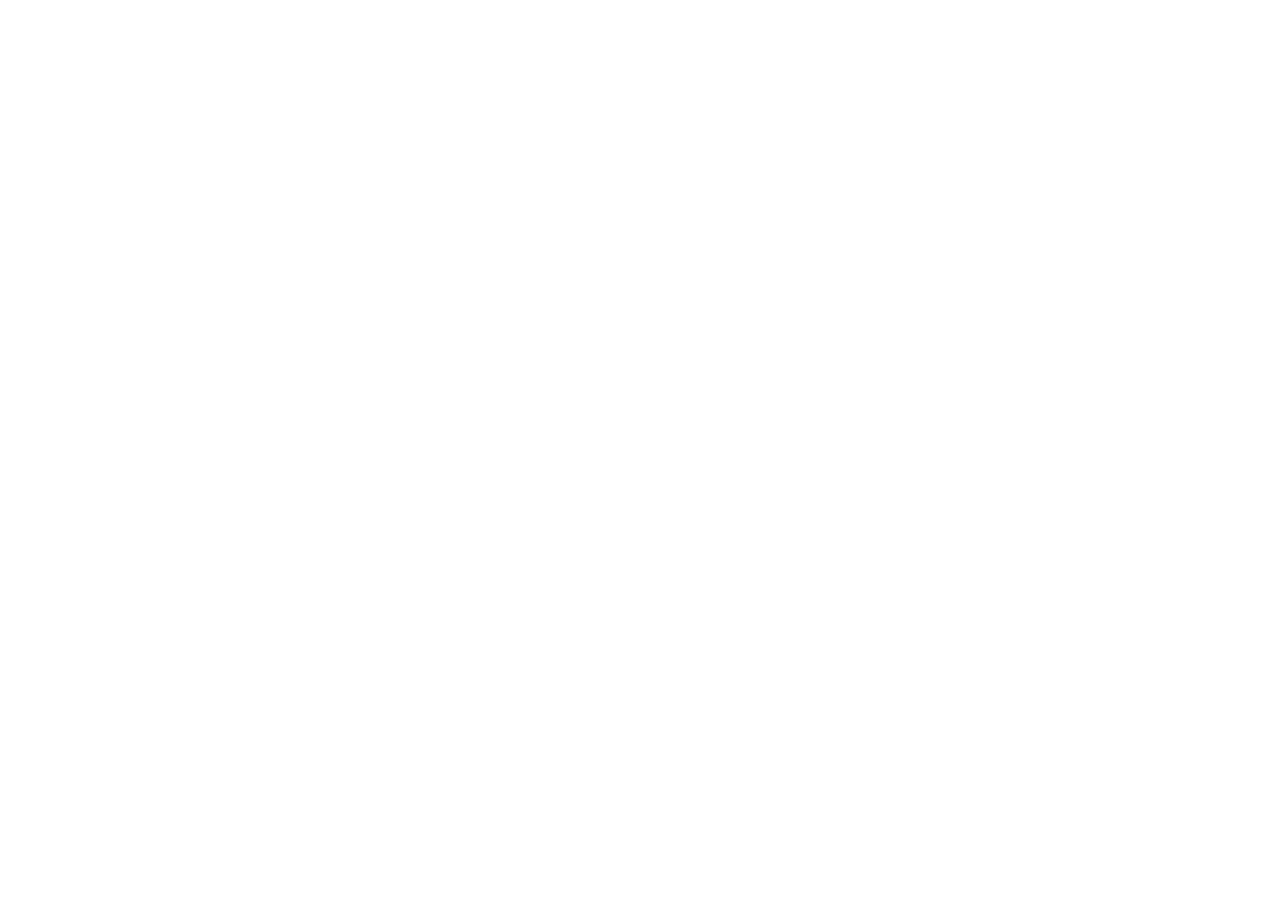
==== index.html @ 8d398c7a "first commit" ====
<!DOCTYPE html>
<html lang="en">
<head>
    <meta charset="UTF-8">
    <meta name="viewport" content="width=device-width, initial-scale=1.0">
    <title>Dashboadrd</title>

    <link rel="stylesheet" href="index.css">
</head>
<body>
    
</body>
</html>
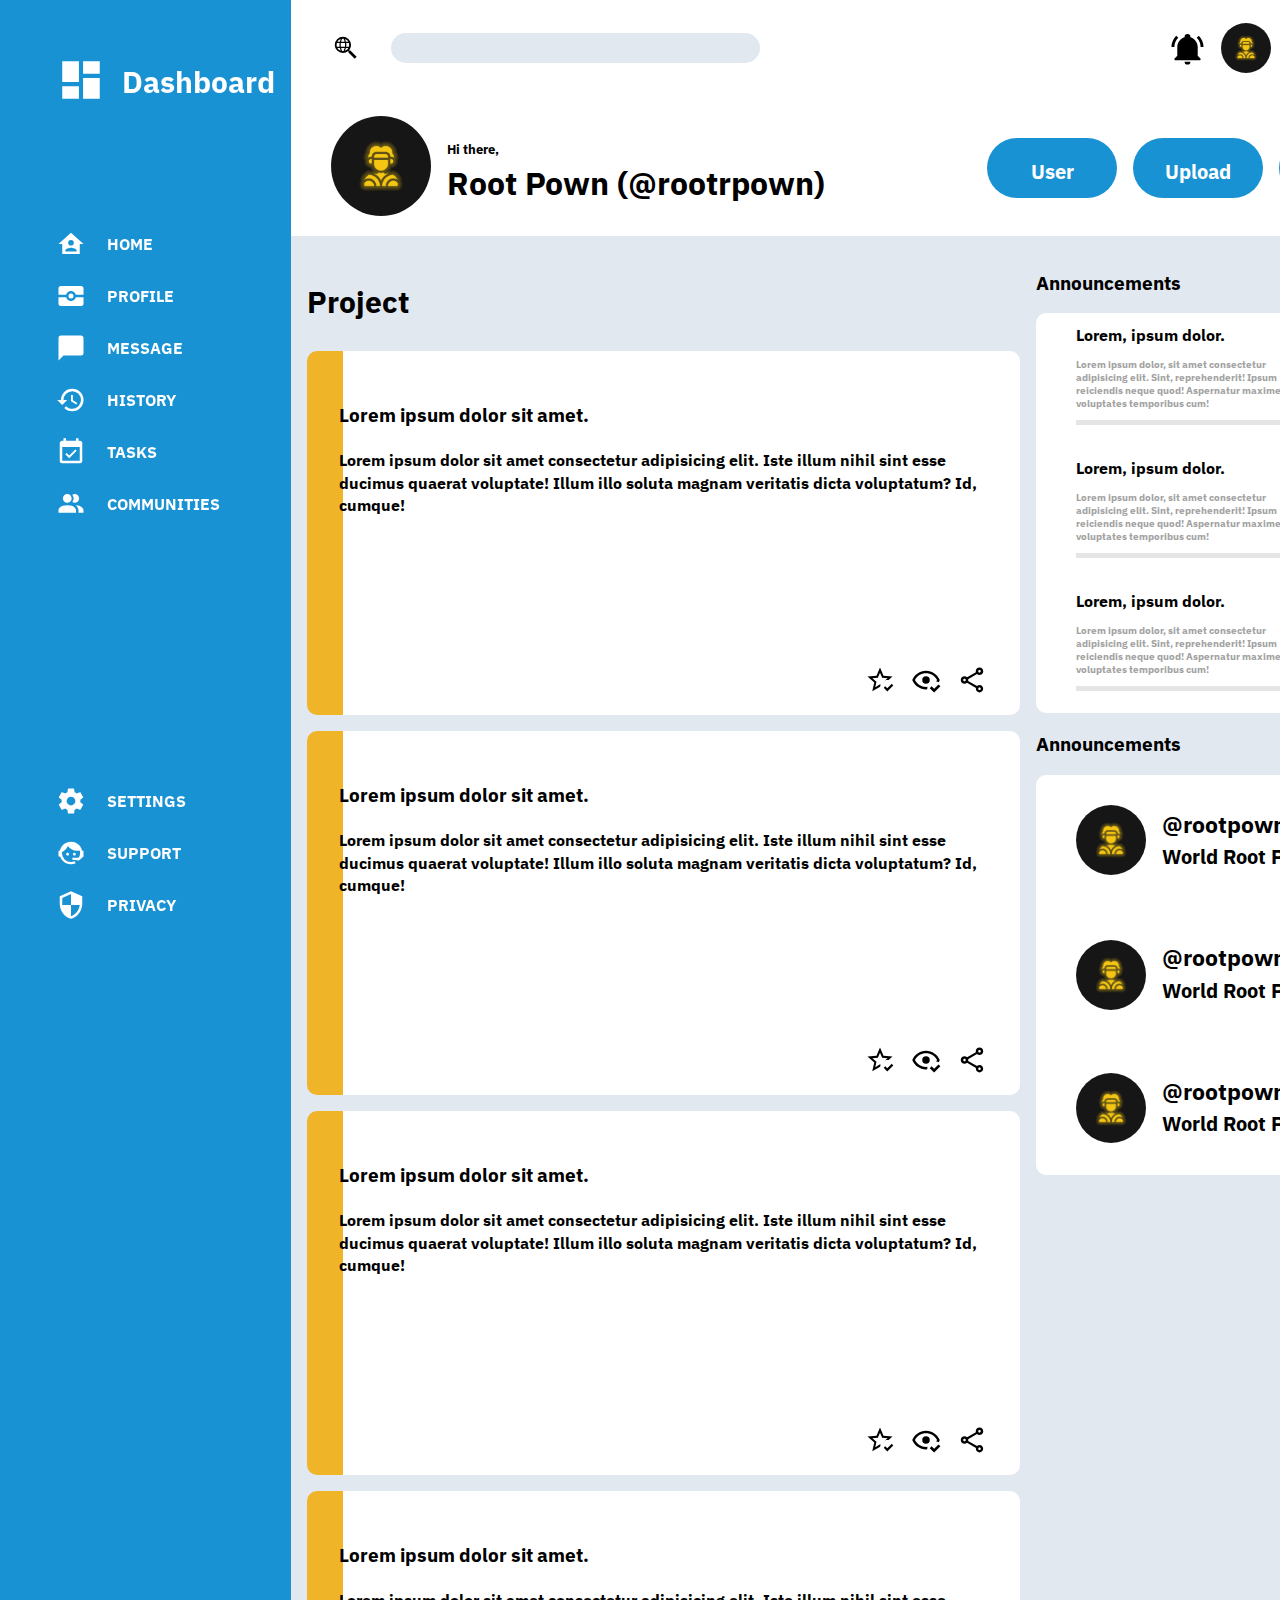
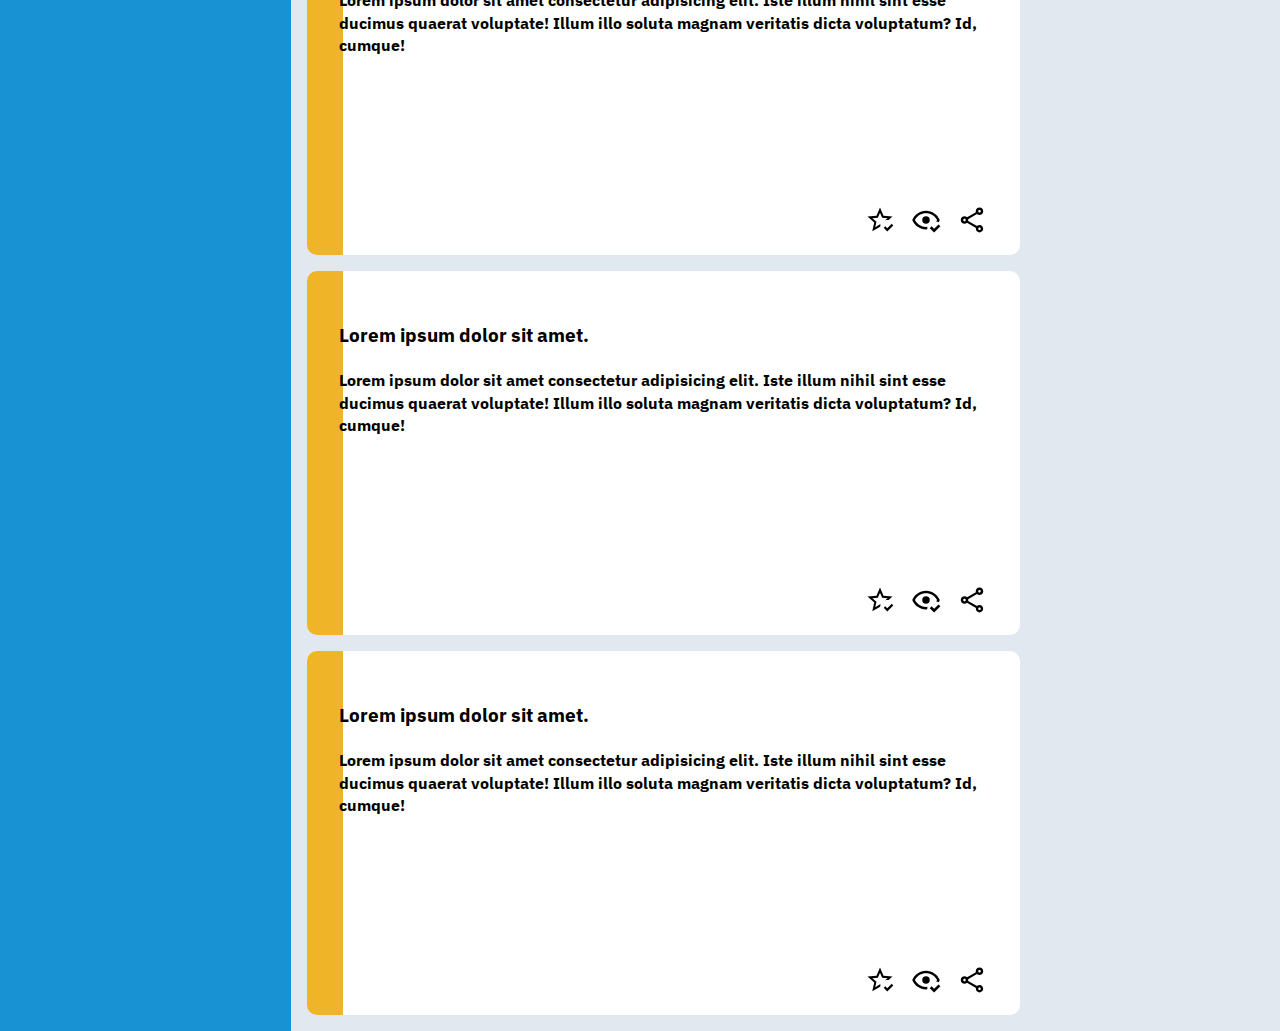
==== commit 0af88c1c: "перенаправление по каталогам" ====
--- a/index.html
+++ b/index.html
@@ -1,13 +1,249 @@
-<!DOCTYPE html>
-<html lang="en">
-<head>
-    <meta charset="UTF-8">
-    <meta name="viewport" content="width=device-width, initial-scale=1.0">
-    <title>Dashboadrd</title>
-
-    <link rel="stylesheet" href="index.css">
-</head>
-<body>
-    
-</body>
-</html>+<!DOCTYPE html>
+<html lang="en">
+<head>
+    <meta charset="UTF-8">
+    <meta name="viewport" content="width=device-width, initial-scale=1.0">
+    <title>Dashboard</title>
+    <link rel="stylesheet" href="../components/style/main/main.css">
+</head>
+<body>
+    <div class="container">
+        <div class="header">
+            <div class="header_up">
+                <div class="header_left">
+                    <ul>
+                        <li>
+                            <img src="/icon/search-web.svg" alt="search">
+                        </li>
+                        <li>
+                            <div class="search_bar"></div>
+                        </li>
+                    </ul>
+                </div>
+                <div class="header_right">
+                    <ul>
+                        <li>
+                            <img src="/icon/bell-ring.svg" alt="bell-ring">
+                        </li>
+                        <li>
+                            <img src="/icon/user.jpeg" alt="" class="user_logo">
+                        </li>
+                        <li>
+                            <p>Rooty Powner</p>
+                        </li>
+                    </ul>
+                </div>
+            </div>
+            <div class="header_button">
+                <div class="header_button_left">
+                    <ul>
+                        <li><img src="/icon/user.jpeg" alt="user"></li>
+                        <li>
+                            <h5>Hi there,</h5>
+                            <h1>Root Pown (@rootrpown)</h1>
+                        </li>
+                    </ul>
+                </div>
+                <div class="header_button_right">
+                    <ul>
+                        <li>User</li>
+                        <li>Upload</li>
+                        <li>Share</li>
+                    </ul>
+                </div>
+            </div>
+        </div>
+        <div class="sidebar">
+            <div class="logo">
+                <ul>
+                    <li>
+                        <img src="/icon/view-dashboard.svg" alt="">
+                    </li>
+                    <li>
+                        <p>Dashboard</p>
+                    </li>
+                </ul>
+            </div>
+            <div class="sidebar_list_up">
+                <ul>
+                    <li>
+                        <img src="/icon/home-account.svg" alt="home">
+                            <p>HOME</p>
+                        </img>
+                    </li>
+                    <li>
+                        <img src="/icon/passport-biometric.svg" alt="profile">
+                            <p>PROFILE</p>
+                        </img>
+                    </li>
+                    <li>
+                        <img src="/icon/message.svg" alt="message">
+                            <p>MESSAGE</p>
+                        </img>
+                    </li>
+                    <li>
+                        <img src="/icon/history.svg" alt="history">
+                            <p>HISTORY</p>
+                        </img>
+                    </li>
+                    <li>
+                        <img src="/icon/calendar-check.svg" alt="tasks">
+                            <p>TASKS</p>
+                        </img>
+                    </li>
+                    <li>
+                        <img src="/icon/account-multiple.svg" alt="communities">
+                            <p>COMMUNITIES</p>
+                        </img>
+                    </li>
+                </ul>
+            </div>
+            <div class="sidebar_list_down">
+                <ul>
+                    <li>
+                        <img src="/icon/cog.svg" alt="settings">
+                            <p>SETTINGS</p>
+                        </img>
+                    </li>
+                    <li>
+                        <img src="/icon/face-agent.svg" alt="support">
+                            <p>SUPPORT</p>
+                        </img>
+                    </li>
+                    <li>
+                        <img src="/icon/secure.svg" alt="privacy">
+                            <p>PRIVACY</p>
+                        </img>
+                    </li>
+                </ul>
+            </div>
+        </div>
+        <div class="main">
+            <div class="main_row">
+                <div class="main_section">
+                    <h3>Project</h3>
+                   <div class="main_card_row">
+                    <div class="main_card">
+                        <div class="main_title">
+                                <h3>Lorem ipsum dolor sit amet.</h3>
+                                <h4>Lorem ipsum dolor sit amet consectetur adipisicing elit. Iste illum nihil sint esse ducimus quaerat voluptate! Illum illo soluta magnam veritatis dicta voluptatum? Id, cumque!</h4>
+                        </div>
+                        <div class="main_imgs">
+                            <img src="/icon/star-check-outline.svg" alt="star">
+                            <img src="/icon/eye-check-outline.svg" alt="eye">
+                            <img src="/icon/share-variant-outline.svg" alt="">
+                        </div>
+                    </div>
+                    <div class="main_card">
+                        <div class="main_title">
+                                <h3>Lorem ipsum dolor sit amet.</h3>
+                                <h4>Lorem ipsum dolor sit amet consectetur adipisicing elit. Iste illum nihil sint esse ducimus quaerat voluptate! Illum illo soluta magnam veritatis dicta voluptatum? Id, cumque!</h4>
+                        </div>
+                        <div class="main_imgs">
+                            <img src="/icon/star-check-outline.svg" alt="star">
+                            <img src="/icon/eye-check-outline.svg" alt="eye">
+                            <img src="/icon/share-variant-outline.svg" alt="">
+                        </div>
+                    </div>
+                    <div class="main_card">
+                        <div class="main_title">
+                                <h3>Lorem ipsum dolor sit amet.</h3>
+                                <h4>Lorem ipsum dolor sit amet consectetur adipisicing elit. Iste illum nihil sint esse ducimus quaerat voluptate! Illum illo soluta magnam veritatis dicta voluptatum? Id, cumque!</h4>
+                        </div>
+                        <div class="main_imgs">
+                            <img src="/icon/star-check-outline.svg" alt="star">
+                            <img src="/icon/eye-check-outline.svg" alt="eye">
+                            <img src="/icon/share-variant-outline.svg" alt="">
+                        </div>
+                    </div>
+                    <div class="main_card">
+                        <div class="main_title">
+                                <h3>Lorem ipsum dolor sit amet.</h3>
+                                <h4>Lorem ipsum dolor sit amet consectetur adipisicing elit. Iste illum nihil sint esse ducimus quaerat voluptate! Illum illo soluta magnam veritatis dicta voluptatum? Id, cumque!</h4>
+                        </div>
+                        <div class="main_imgs">
+                            <img src="/icon/star-check-outline.svg" alt="star">
+                            <img src="/icon/eye-check-outline.svg" alt="eye">
+                            <img src="/icon/share-variant-outline.svg" alt="">
+                        </div>
+                    </div>
+                    <div class="main_card">
+                        <div class="main_title">
+                                <h3>Lorem ipsum dolor sit amet.</h3>
+                                <h4>Lorem ipsum dolor sit amet consectetur adipisicing elit. Iste illum nihil sint esse ducimus quaerat voluptate! Illum illo soluta magnam veritatis dicta voluptatum? Id, cumque!</h4>
+                        </div>
+                        <div class="main_imgs">
+                            <img src="/icon/star-check-outline.svg" alt="star">
+                            <img src="/icon/eye-check-outline.svg" alt="eye">
+                            <img src="/icon/share-variant-outline.svg" alt="">
+                        </div>
+                    </div>
+                    <div class="main_card">
+                        <div class="main_title">
+                                <h3>Lorem ipsum dolor sit amet.</h3>
+                                <h4>Lorem ipsum dolor sit amet consectetur adipisicing elit. Iste illum nihil sint esse ducimus quaerat voluptate! Illum illo soluta magnam veritatis dicta voluptatum? Id, cumque!</h4>
+                        </div>
+                        <div class="main_imgs">
+                            <img src="/icon/star-check-outline.svg" alt="star">
+                            <img src="/icon/eye-check-outline.svg" alt="eye">
+                            <img src="/icon/share-variant-outline.svg" alt="">
+                        </div>
+                    </div>
+                   </div>
+                </div>
+                <div class="main_aside">
+                   <div class="main_aside_row">
+                    <div class="main_aside_top">
+                        <h3>Announcements</h3>
+                        <ul class="main_aside_block_list">
+                            <li>
+                                <h4>Lorem, ipsum dolor.</h4>
+                                <p>Lorem ipsum dolor, sit amet consectetur adipisicing elit. Sint, reprehenderit! Ipsum reiciendis neque quod! Aspernatur maxime facere voluptates temporibus cum!</p>
+                                <div class="white_board"></div>
+                            </li>
+                            <li>
+                                <h4>Lorem, ipsum dolor.</h4>
+                                <p>Lorem ipsum dolor, sit amet consectetur adipisicing elit. Sint, reprehenderit! Ipsum reiciendis neque quod! Aspernatur maxime facere voluptates temporibus cum!
+                                </p>
+                                <div class="white_board"></div>
+                            </li>
+                            <li>
+                                <h4>Lorem, ipsum dolor.</h4>
+                                <p>Lorem ipsum dolor, sit amet consectetur adipisicing elit. Sint, reprehenderit! Ipsum reiciendis neque quod! Aspernatur maxime facere voluptates temporibus cum!</p>
+                                <div class="white_board"></div>
+                            </li>
+                        </ul>
+                    </div>
+                    <div class="main_aside_bottom">
+                            <h3>Announcements</h3>
+                            <ul class="main_aside_block_list">
+                                <li>
+                                    <div class="img"><img src="/icon/user.jpeg" alt=""></div>
+                                        <div class="text">      <h3>@rootpown</h3>
+                                         World Root Pown</div>
+
+                                </li>
+                                <li>
+                                    <img src="/icon/user.jpeg" alt="">
+                                    <div class="text">
+                                        <h3>@rootpown</h3>
+                                        World Root Pown
+                                    </div>
+                                </li>
+                                <li>
+                                    <img src="/icon/user.jpeg" alt="">
+                                    <div class="text">
+                                        <h3>@rootpown</h3>
+                                        World Root Pown
+                                    </div>
+                                </li>
+                            </ul>
+                    </div>
+                   </div>
+                </div>
+            </div>
+        </div>
+    </div>
+
+</body>
+</html>
--- a/components/style/main/main.css
+++ b/components/style/main/main.css
@@ -0,0 +1,234 @@
+@import url("https://fonts.googleapis.com/css2?family=IBM+Plex+Sans:ital,wght@0,100;0,200;0,300;0,400;0,500;0,600;0,700;1,100;1,200;1,300;1,400;1,500;1,600;1,700&display=swap");
+html,
+body {
+  height: 100%;
+  padding: 0;
+  margin: 0;
+}
+
+ul,
+li {
+  list-style: none;
+}
+
+img {
+  width: 50px;
+}
+
+.container {
+  display: grid;
+  grid-template-columns: 1fr 4fr;
+  font-family: "IBM Plex Sans", sans-serif;
+  font-weight: bold;
+  height: 100%;
+}
+
+.header {
+  display: grid;
+  grid-column: 2/3;
+  grid-template-rows: repeat(auto-fill, 100px);
+  box-shadow: 4px 27px 70px 1px rgb(171, 171, 189);
+}
+
+.header_up {
+  display: grid;
+  grid-template-columns: 3fr 1fr;
+  align-items: center;
+}
+.header_up .header_left ul {
+  display: grid;
+  grid-template-columns: 60px auto;
+}
+.header_up .header_left ul img {
+  width: 30px;
+}
+.header_up .search_bar {
+  background-color: #e2e8f0;
+  width: 50%;
+  height: 30px;
+  border-radius: 20px;
+}
+.header_up .header_right > ul {
+  display: grid;
+  grid-template-columns: repeat(3, auto);
+  align-items: center;
+}
+.header_up .header_right > ul li img[alt=bell-ring] {
+  width: 35px;
+}
+.header_up .header_right > ul li img {
+  width: 50px;
+  border-radius: 50%;
+}
+
+.header_button {
+  display: grid;
+  grid-template-columns: 1fr 1fr;
+  align-items: center;
+}
+.header_button .header_button_left > ul {
+  display: grid;
+  grid-template-columns: 100px 500px;
+  gap: 1rem;
+  align-items: center;
+}
+.header_button .header_button_left > ul li h1,
+.header_button .header_button_left > ul li h5 {
+  line-height: 0.5;
+}
+.header_button .header_button_left > ul li img {
+  width: 100px;
+  border-radius: 50%;
+}
+.header_button .header_button_right > ul {
+  display: grid;
+  grid-template-columns: repeat(3, 0.2fr);
+  align-items: center;
+  justify-content: end;
+  gap: 1rem;
+  text-align: center;
+}
+.header_button .header_button_right > ul li {
+  font-size: 20px;
+  color: #fff;
+  width: 100px;
+  height: 20px;
+  background-color: #1992d4;
+  padding: 20px 15px 20px 15px;
+  border-radius: 30px;
+}
+
+.sidebar {
+  grid-template-rows: 0.1fr 0.3fr 1fr;
+  display: grid;
+  grid-row: 1/-3;
+  padding: 1rem;
+  background-color: #1992d4;
+}
+.sidebar ul > li {
+  filter: brightness(0) saturate(100%) invert(100%);
+}
+.sidebar .logo > ul {
+  display: grid;
+  grid-template-columns: 0.3fr 1fr;
+  align-items: center;
+  gap: 1rem;
+}
+.sidebar .logo > ul img {
+  width: 50px;
+}
+.sidebar .logo > ul p {
+  font-size: 30px;
+}
+.sidebar .sidebar_list_up > ul li {
+  display: grid;
+  grid-template-columns: 0.3fr 1fr;
+  align-items: center;
+}
+.sidebar .sidebar_list_up > ul li > img {
+  width: 30px;
+}
+.sidebar .sidebar_list_down > ul li {
+  display: grid;
+  grid-template-columns: 0.3fr 1fr;
+  align-items: center;
+}
+.sidebar .sidebar_list_down > ul li > img {
+  width: 30px;
+}
+
+.main {
+  background-color: #e2e8f0;
+  padding: 1rem;
+}
+
+.main_section {
+  display: grid;
+}
+
+.main_row {
+  display: grid;
+  grid-template-columns: 2fr 1fr;
+  gap: 1rem;
+}
+
+.main_card_row {
+  display: grid;
+  grid-template-columns: repeat(auto-fit, minmax(350px, 1fr));
+  grid-gap: 1rem;
+}
+
+.main_section > h3 {
+  font-size: 30px;
+}
+
+.main_card {
+  min-height: 300px;
+  background: rgb(240, 180, 41);
+  background: linear-gradient(90deg, rgb(240, 180, 41) 5%, rgb(255, 255, 255) 5%);
+  border-radius: 10px;
+  padding: 2rem;
+  position: relative;
+}
+.main_card .main_title {
+  font-size: 16px;
+  line-height: 1.4;
+}
+.main_card .main_imgs {
+  position: absolute;
+  bottom: 20px;
+  right: 33px;
+  display: flex;
+  gap: 1rem;
+}
+.main_card .main_imgs img {
+  width: 30px;
+}
+
+.main_aside_row .main_aside_block_list {
+  display: grid;
+  grid-template-rows: 1fr 1fr 1fr;
+  max-width: 330px;
+  min-height: 400px;
+  background-color: #ffffff;
+  border-radius: 10px;
+}
+.main_aside_row .main_aside_block_list li > h4 {
+  line-height: 0.1;
+}
+.main_aside_row .main_aside_block_list li > p {
+  font-size: 10px;
+  color: #a2a2a2;
+  max-width: 240px;
+}
+.main_aside_row .main_aside_block_list .white_board {
+  width: 80%;
+  height: 5px;
+  background-color: #e5e5e5;
+}
+
+.main_aside_bottom .main_aside_block_list {
+  display: grid;
+  grid-template-rows: 1fr 1fr 1fr;
+  max-width: 330px;
+  min-height: 400px;
+  background-color: #ffffff;
+  border-radius: 10px;
+}
+.main_aside_bottom .main_aside_block_list li {
+  display: flex;
+  align-items: center;
+  gap: 1rem;
+}
+.main_aside_bottom .main_aside_block_list .text {
+  display: flex;
+  flex-direction: column;
+  font-size: 20px;
+  line-height: 10px;
+  margin-bottom: 25px;
+}
+.main_aside_bottom img {
+  width: 70px;
+  height: 70px;
+  border-radius: 50%;
+}/*# sourceMappingURL=main.css.map */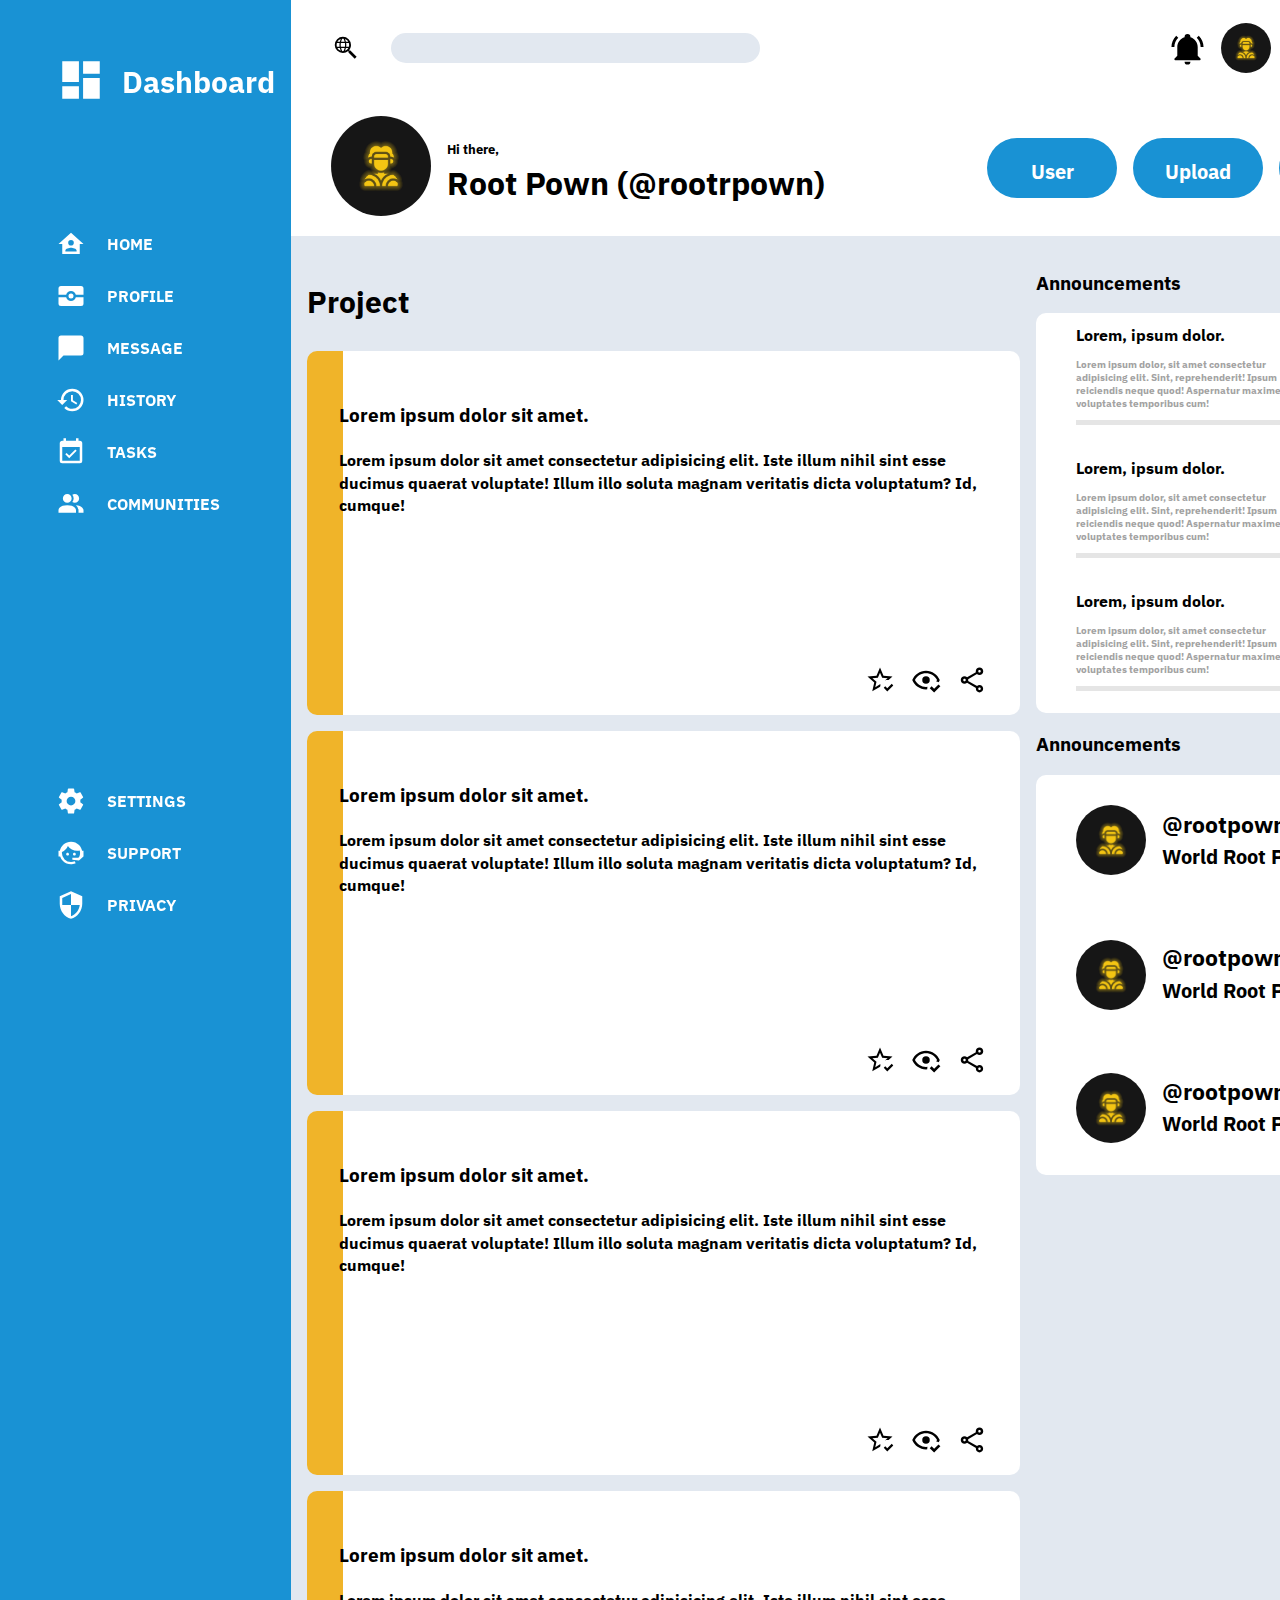
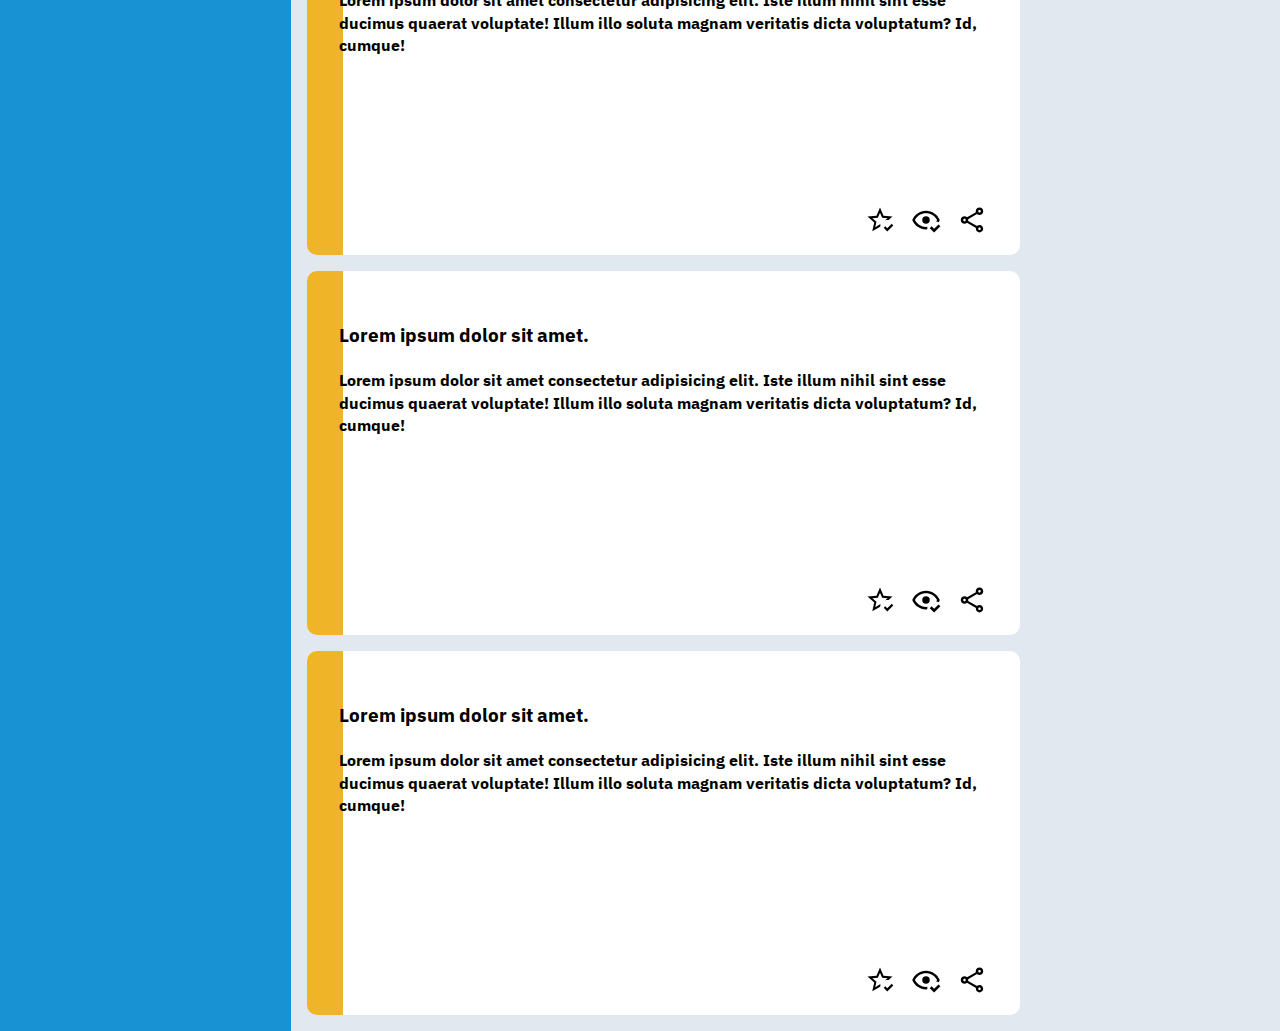
==== commit 7583d160: "исправил ошибку с поиском CSS" ====
--- a/index.html
+++ b/index.html
@@ -4,7 +4,7 @@
     <meta charset="UTF-8">
     <meta name="viewport" content="width=device-width, initial-scale=1.0">
     <title>Dashboard</title>
-    <link rel="stylesheet" href="../components/style/main/main.css">
+    <link rel="stylesheet" href="/components/style/main/main.css">
 </head>
 <body>
     <div class="container">
